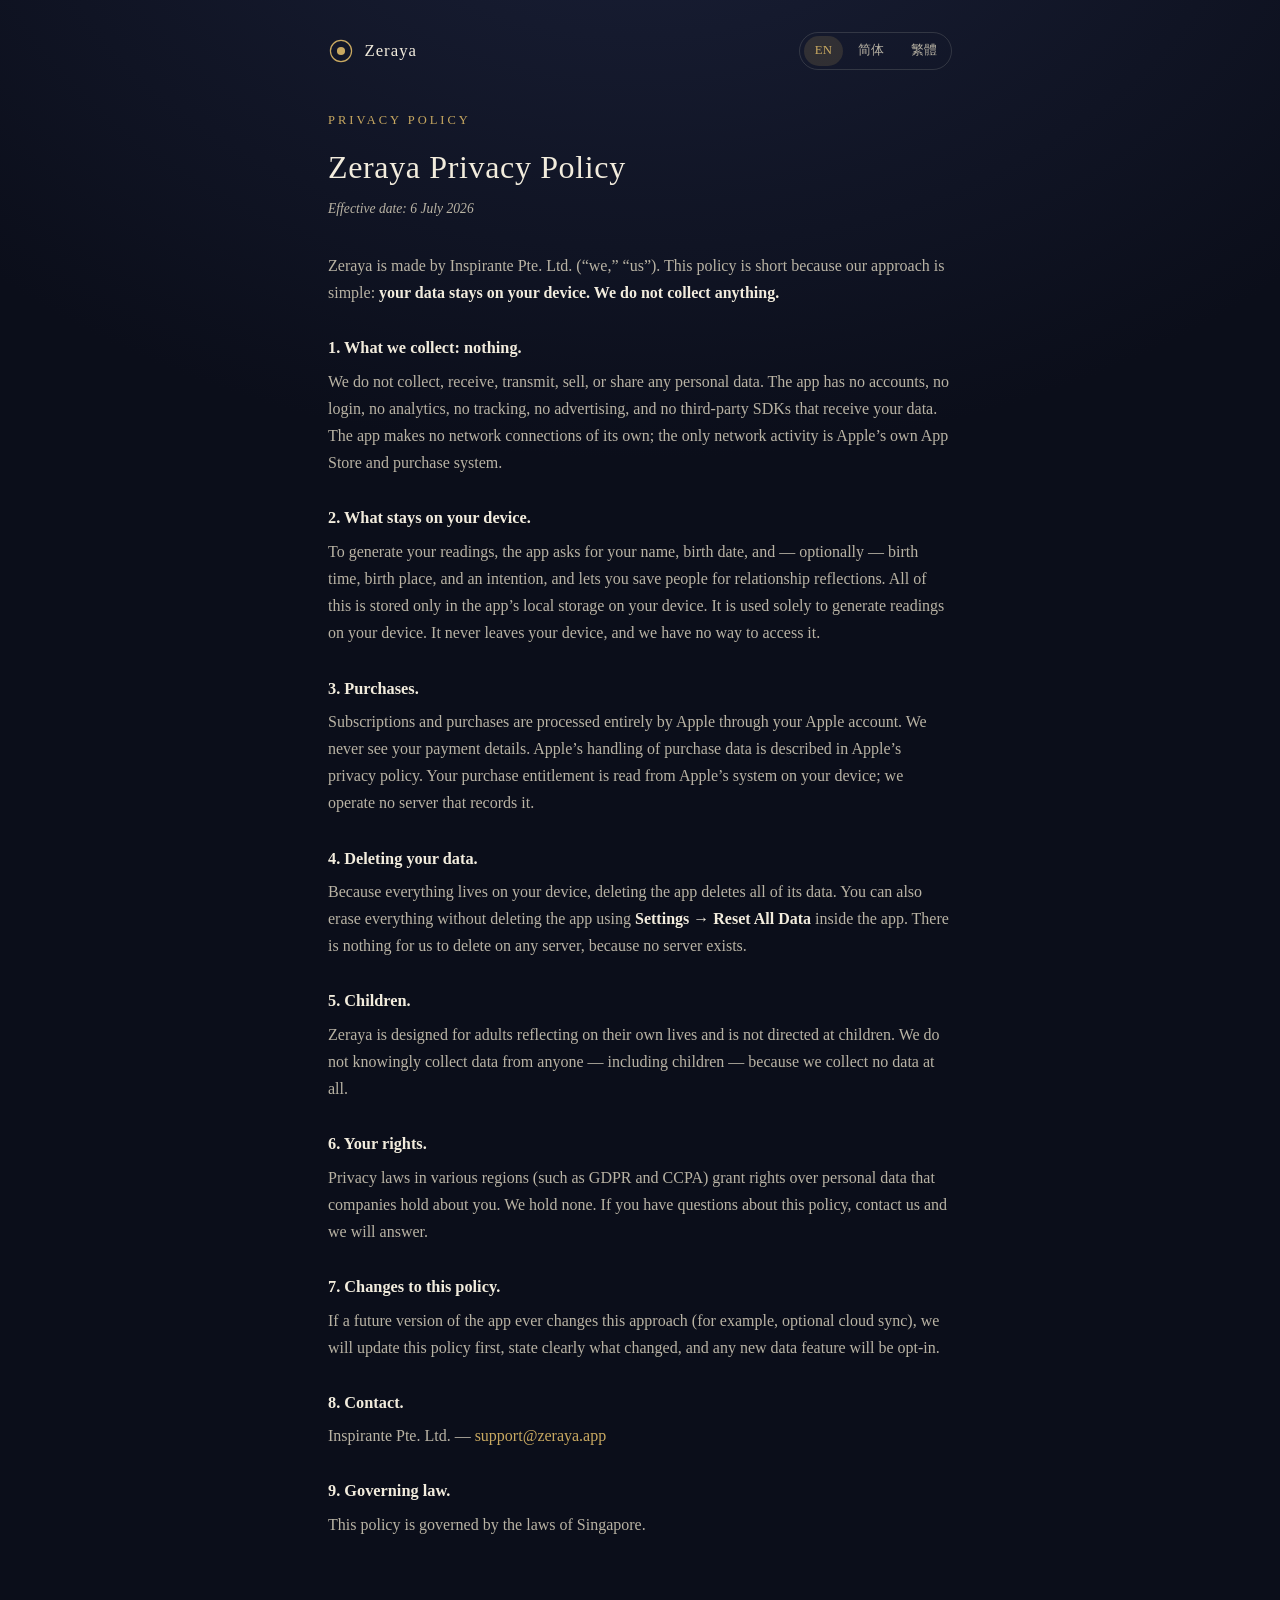
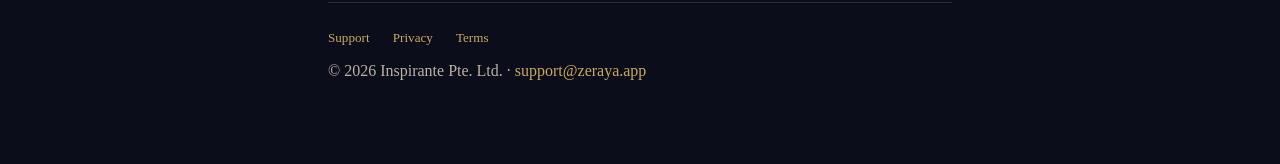
==== privacy/index.html @ 540e11f0 "Zeraya site: landing, privacy, terms, support (en / zh-Hans / zh-Hant) Co-Authored-By: Claude Fable " ====
<!DOCTYPE html>
<html lang="en">
<head>
<meta charset="utf-8">
<meta name="viewport" content="width=device-width, initial-scale=1">
<title>Privacy Policy — Zeraya</title>
<meta name="description" content="Zeraya privacy policy: your data stays on your device. We do not collect anything.">
<link rel="stylesheet" href="/assets/site.css">
<link rel="icon" href="data:image/svg+xml,%3Csvg xmlns='http://www.w3.org/2000/svg' viewBox='0 0 32 32'%3E%3Ccircle cx='16' cy='16' r='13' fill='none' stroke='%23c9a961' stroke-width='1.5'/%3E%3Ccircle cx='16' cy='16' r='5' fill='%23c9a961'/%3E%3C/svg%3E">
<script src="/assets/lang.js" defer></script>
</head>
<body>
<div class="wrap">

<header class="site">
  <a class="brand" href="/">
    <svg width="26" height="26" viewBox="0 0 32 32" aria-hidden="true">
      <circle cx="16" cy="16" r="13" fill="none" stroke="#c9a961" stroke-width="1.5"/>
      <circle cx="16" cy="16" r="5" fill="#c9a961"/>
    </svg>
    <span data-lang="en">Zeraya</span>
    <span data-lang="zh-Hans" hidden>星盘知己</span>
    <span data-lang="zh-Hant" hidden>星盤知己</span>
  </a>
  <nav class="lang-switch" aria-label="Language">
    <button type="button" data-set-lang="en" class="active">EN</button>
    <button type="button" data-set-lang="zh-Hans">简体</button>
    <button type="button" data-set-lang="zh-Hant">繁體</button>
  </nav>
</header>

<main>

<article data-lang="en">
  <p class="kicker">Privacy Policy</p>
  <h1>Zeraya Privacy Policy</h1>
  <p class="effective">Effective date: 6 July 2026</p>

  <p>Zeraya is made by Inspirante Pte. Ltd. (&ldquo;we,&rdquo; &ldquo;us&rdquo;). This policy is short because our approach is simple: <strong>your data stays on your device. We do not collect anything.</strong></p>

  <h3>1. What we collect: nothing.</h3>
  <p>We do not collect, receive, transmit, sell, or share any personal data. The app has no accounts, no login, no analytics, no tracking, no advertising, and no third-party SDKs that receive your data. The app makes no network connections of its own; the only network activity is Apple&rsquo;s own App Store and purchase system.</p>

  <h3>2. What stays on your device.</h3>
  <p>To generate your readings, the app asks for your name, birth date, and — optionally — birth time, birth place, and an intention, and lets you save people for relationship reflections. All of this is stored only in the app&rsquo;s local storage on your device. It is used solely to generate readings on your device. It never leaves your device, and we have no way to access it.</p>

  <h3>3. Purchases.</h3>
  <p>Subscriptions and purchases are processed entirely by Apple through your Apple account. We never see your payment details. Apple&rsquo;s handling of purchase data is described in Apple&rsquo;s privacy policy. Your purchase entitlement is read from Apple&rsquo;s system on your device; we operate no server that records it.</p>

  <h3>4. Deleting your data.</h3>
  <p>Because everything lives on your device, deleting the app deletes all of its data. You can also erase everything without deleting the app using <strong>Settings → Reset All Data</strong> inside the app. There is nothing for us to delete on any server, because no server exists.</p>

  <h3>5. Children.</h3>
  <p>Zeraya is designed for adults reflecting on their own lives and is not directed at children. We do not knowingly collect data from anyone — including children — because we collect no data at all.</p>

  <h3>6. Your rights.</h3>
  <p>Privacy laws in various regions (such as GDPR and CCPA) grant rights over personal data that companies hold about you. We hold none. If you have questions about this policy, contact us and we will answer.</p>

  <h3>7. Changes to this policy.</h3>
  <p>If a future version of the app ever changes this approach (for example, optional cloud sync), we will update this policy first, state clearly what changed, and any new data feature will be opt-in.</p>

  <h3>8. Contact.</h3>
  <p>Inspirante Pte. Ltd. — <a href="mailto:support@zeraya.app">support@zeraya.app</a></p>

  <h3>9. Governing law.</h3>
  <p>This policy is governed by the laws of Singapore.</p>
</article>

<article data-lang="zh-Hans" hidden>
  <p class="kicker">隐私政策</p>
  <h1>星盘知己（Zeraya）隐私政策</h1>
  <p class="effective">生效日期：2026年7月6日</p>

  <p>星盘知己（Zeraya）由 Inspirante Pte. Ltd.（下称&ldquo;我们&rdquo;）开发。本政策之所以简短，是因为我们的原则很简单：<strong>你的数据只属于你的设备。我们不收集任何信息。</strong></p>

  <h3>1. 我们收集什么：什么都不收集。</h3>
  <p>我们不收集、不接收、不传输、不出售、也不共享任何个人数据。应用没有账户、没有登录、没有分析统计、没有追踪、没有广告，也没有任何会接收你数据的第三方组件。应用自身不进行任何网络连接；唯一的网络活动来自 Apple 的 App Store 与购买系统。</p>

  <h3>2. 哪些内容保存在你的设备上。</h3>
  <p>为了生成你的解读，应用会请你填写姓名、出生日期，以及可选的出生时间、出生地点和一个意向，并允许你保存用于关系映照的人物信息。所有这些内容仅保存在你设备上的应用本地存储中，仅用于在你的设备上生成解读。它们不会离开你的设备，我们也没有任何途径访问它们。</p>

  <h3>3. 购买。</h3>
  <p>订阅与购买完全由 Apple 通过你的 Apple 账户处理。我们不会看到你的付款信息。Apple 对购买数据的处理方式见 Apple 的隐私政策。你的订阅权益由你设备上的 Apple 系统读取；我们没有任何服务器记录它。</p>

  <h3>4. 删除你的数据。</h3>
  <p>因为一切都保存在你的设备上，删除应用即删除其全部数据。你也可以在应用内通过 <strong>设置 → 重置全部数据</strong> 清除所有内容而无需删除应用。我们的服务器上没有任何可删除的内容——因为服务器并不存在。</p>

  <h3>5. 儿童。</h3>
  <p>星盘知己面向反思自身生活的成年人，并非为儿童设计。我们不会在知情的情况下收集任何人的数据——包括儿童——因为我们根本不收集数据。</p>

  <h3>6. 你的权利。</h3>
  <p>各地区的隐私法律（如 GDPR、CCPA）赋予你对企业所持个人数据的权利。我们不持有任何此类数据。如你对本政策有疑问，欢迎联系我们。</p>

  <h3>7. 政策变更。</h3>
  <p>如果未来版本改变这一做法（例如可选的云端同步），我们会先更新本政策，清楚说明变化内容，并且任何新的数据功能都将由你主动选择开启。</p>

  <h3>8. 联系方式。</h3>
  <p>Inspirante Pte. Ltd. — <a href="mailto:support@zeraya.app">support@zeraya.app</a></p>

  <h3>9. 适用法律。</h3>
  <p>本政策受新加坡法律管辖。</p>
</article>

<article data-lang="zh-Hant" hidden>
  <p class="kicker">隱私政策</p>
  <h1>星盤知己（Zeraya）隱私政策</h1>
  <p class="effective">生效日期：2026年7月6日</p>

  <p>星盤知己（Zeraya）由 Inspirante Pte. Ltd.（下稱「我們」）開發。本政策之所以簡短，是因為我們的原則很簡單：<strong>你的資料只屬於你的裝置。我們不收集任何資訊。</strong></p>

  <h3>1. 我們收集什麼：什麼都不收集。</h3>
  <p>我們不收集、不接收、不傳輸、不出售、也不分享任何個人資料。應用程式沒有帳號、沒有登入、沒有分析統計、沒有追蹤、沒有廣告，也沒有任何會接收你資料的第三方元件。應用程式本身不進行任何網路連線；唯一的網路活動來自 Apple 的 App Store 與購買系統。</p>

  <h3>2. 哪些內容保存在你的裝置上。</h3>
  <p>為了生成你的解讀，應用程式會請你填寫姓名、出生日期，以及可選的出生時間、出生地點和一個意向，並允許你儲存用於關係映照的人物資訊。所有這些內容僅保存在你裝置上的應用程式本機儲存中，僅用於在你的裝置上生成解讀。它們不會離開你的裝置，我們也沒有任何途徑存取它們。</p>

  <h3>3. 購買。</h3>
  <p>訂閱與購買完全由 Apple 透過你的 Apple 帳號處理。我們不會看到你的付款資訊。Apple 對購買資料的處理方式見 Apple 的隱私政策。你的訂閱權益由你裝置上的 Apple 系統讀取；我們沒有任何伺服器記錄它。</p>

  <h3>4. 刪除你的資料。</h3>
  <p>因為一切都保存在你的裝置上，刪除應用程式即刪除其全部資料。你也可以在應用程式內透過 <strong>設定 → 重置全部資料</strong> 清除所有內容而無需刪除應用程式。我們的伺服器上沒有任何可刪除的內容——因為伺服器並不存在。</p>

  <h3>5. 兒童。</h3>
  <p>星盤知己面向反思自身生活的成年人，並非為兒童設計。我們不會在知情的情況下收集任何人的資料——包括兒童——因為我們根本不收集資料。</p>

  <h3>6. 你的權利。</h3>
  <p>各地區的隱私法律（如 GDPR、CCPA）賦予你對企業所持個人資料的權利。我們不持有任何此類資料。如你對本政策有疑問，歡迎聯絡我們。</p>

  <h3>7. 政策變更。</h3>
  <p>如果未來版本改變這一做法（例如可選的雲端同步），我們會先更新本政策，清楚說明變更內容，並且任何新的資料功能都將由你主動選擇開啟。</p>

  <h3>8. 聯絡方式。</h3>
  <p>Inspirante Pte. Ltd. — <a href="mailto:support@zeraya.app">support@zeraya.app</a></p>

  <h3>9. 準據法。</h3>
  <p>本政策受新加坡法律管轄。</p>
</article>

</main>

<footer class="site">
  <nav>
    <a href="/support/"><span data-lang="en">Support</span><span data-lang="zh-Hans" hidden>支持</span><span data-lang="zh-Hant" hidden>支援</span></a>
    <a href="/privacy/"><span data-lang="en">Privacy</span><span data-lang="zh-Hans" hidden>隐私政策</span><span data-lang="zh-Hant" hidden>隱私政策</span></a>
    <a href="/terms/"><span data-lang="en">Terms</span><span data-lang="zh-Hans" hidden>使用条款</span><span data-lang="zh-Hant" hidden>使用條款</span></a>
  </nav>
  <p>© 2026 Inspirante Pte. Ltd. · <a href="mailto:support@zeraya.app">support@zeraya.app</a></p>
</footer>

</div>
</body>
</html>
---- assets/site.css ----
/* Zeraya site — midnight / ivory / gold, no external resources. */
:root {
  --midnight: #0b0e1a;
  --ink: #131727;
  --ivory: #f2ecdd;
  --ivory-dim: #b9b3a4;
  --gold: #c9a961;
  --gold-dim: #9a8452;
  --hairline: rgba(242, 236, 221, 0.14);
}

* { box-sizing: border-box; }

html { -webkit-text-size-adjust: 100%; }

body {
  margin: 0;
  background: var(--midnight);
  background-image: radial-gradient(ellipse 120% 60% at 50% -10%, #1a2038 0%, var(--midnight) 60%);
  color: var(--ivory);
  font-family: Georgia, "Times New Roman", "Songti SC", "Songti TC", "Noto Serif CJK SC", serif;
  line-height: 1.7;
  min-height: 100vh;
}

.wrap {
  max-width: 42rem;
  margin: 0 auto;
  padding: 2rem 1.5rem 4rem;
}

header.site {
  display: flex;
  align-items: center;
  justify-content: space-between;
  gap: 1rem;
  padding-bottom: 2.5rem;
}

.brand {
  display: flex;
  align-items: center;
  gap: 0.65rem;
  color: var(--ivory);
  text-decoration: none;
  font-size: 1.05rem;
  letter-spacing: 0.06em;
}

.brand svg { display: block; }

.lang-switch {
  display: flex;
  gap: 0.25rem;
  border: 1px solid var(--hairline);
  border-radius: 999px;
  padding: 0.2rem;
}

.lang-switch button {
  appearance: none;
  border: 0;
  background: transparent;
  color: var(--ivory-dim);
  font: inherit;
  font-size: 0.8rem;
  padding: 0.25rem 0.7rem;
  border-radius: 999px;
  cursor: pointer;
}

.lang-switch button.active {
  background: rgba(201, 169, 97, 0.16);
  color: var(--gold);
}

h1 {
  font-size: 2rem;
  font-weight: 500;
  letter-spacing: 0.02em;
  line-height: 1.3;
  margin: 0 0 0.5rem;
}

h2 {
  font-size: 1.3rem;
  font-weight: 500;
  margin: 2.5rem 0 0.75rem;
}

h3 {
  font-size: 1.02rem;
  font-weight: 600;
  margin: 1.75rem 0 0.35rem;
  color: var(--ivory);
}

p, li { color: var(--ivory-dim); font-size: 1rem; margin: 0.5rem 0 1rem; }
h3 + p { margin-top: 0.25rem; }
strong { color: var(--ivory); font-weight: 600; }

a { color: var(--gold); text-decoration: none; }
a:hover { text-decoration: underline; }

.kicker {
  color: var(--gold);
  font-size: 0.78rem;
  letter-spacing: 0.24em;
  text-transform: uppercase;
  margin: 0 0 1rem;
}

.effective {
  color: var(--ivory-dim);
  font-size: 0.85rem;
  font-style: italic;
  margin-bottom: 2rem;
}

.hero {
  text-align: center;
  padding: 3rem 0 2rem;
}

.hero .mark { margin: 0 auto 2rem; width: 140px; height: 140px; }

.hero h1 { font-size: 2.4rem; }

.hero .tagline {
  max-width: 30rem;
  margin: 1rem auto;
  font-size: 1.05rem;
}

.hero .coming {
  display: inline-block;
  margin-top: 1.5rem;
  padding: 0.55rem 1.4rem;
  border: 1px solid var(--gold-dim);
  border-radius: 999px;
  color: var(--gold);
  font-size: 0.9rem;
  letter-spacing: 0.08em;
}

.pillars {
  display: flex;
  flex-wrap: wrap;
  justify-content: center;
  gap: 0.6rem;
  margin-top: 2.5rem;
  padding: 0;
  list-style: none;
}

.pillars li {
  border: 1px solid var(--hairline);
  border-radius: 999px;
  padding: 0.35rem 0.9rem;
  font-size: 0.82rem;
  color: var(--ivory-dim);
  margin: 0;
}

footer.site {
  margin-top: 4rem;
  padding-top: 1.5rem;
  border-top: 1px solid var(--hairline);
  font-size: 0.82rem;
  color: var(--ivory-dim);
}

footer.site nav { margin-bottom: 0.5rem; }
footer.site nav a { margin-right: 1.25rem; }

[hidden] { display: none !important; }

@media (max-width: 480px) {
  h1 { font-size: 1.6rem; }
  .hero h1 { font-size: 1.9rem; }
  .wrap { padding: 1.25rem 1.1rem 3rem; }
}
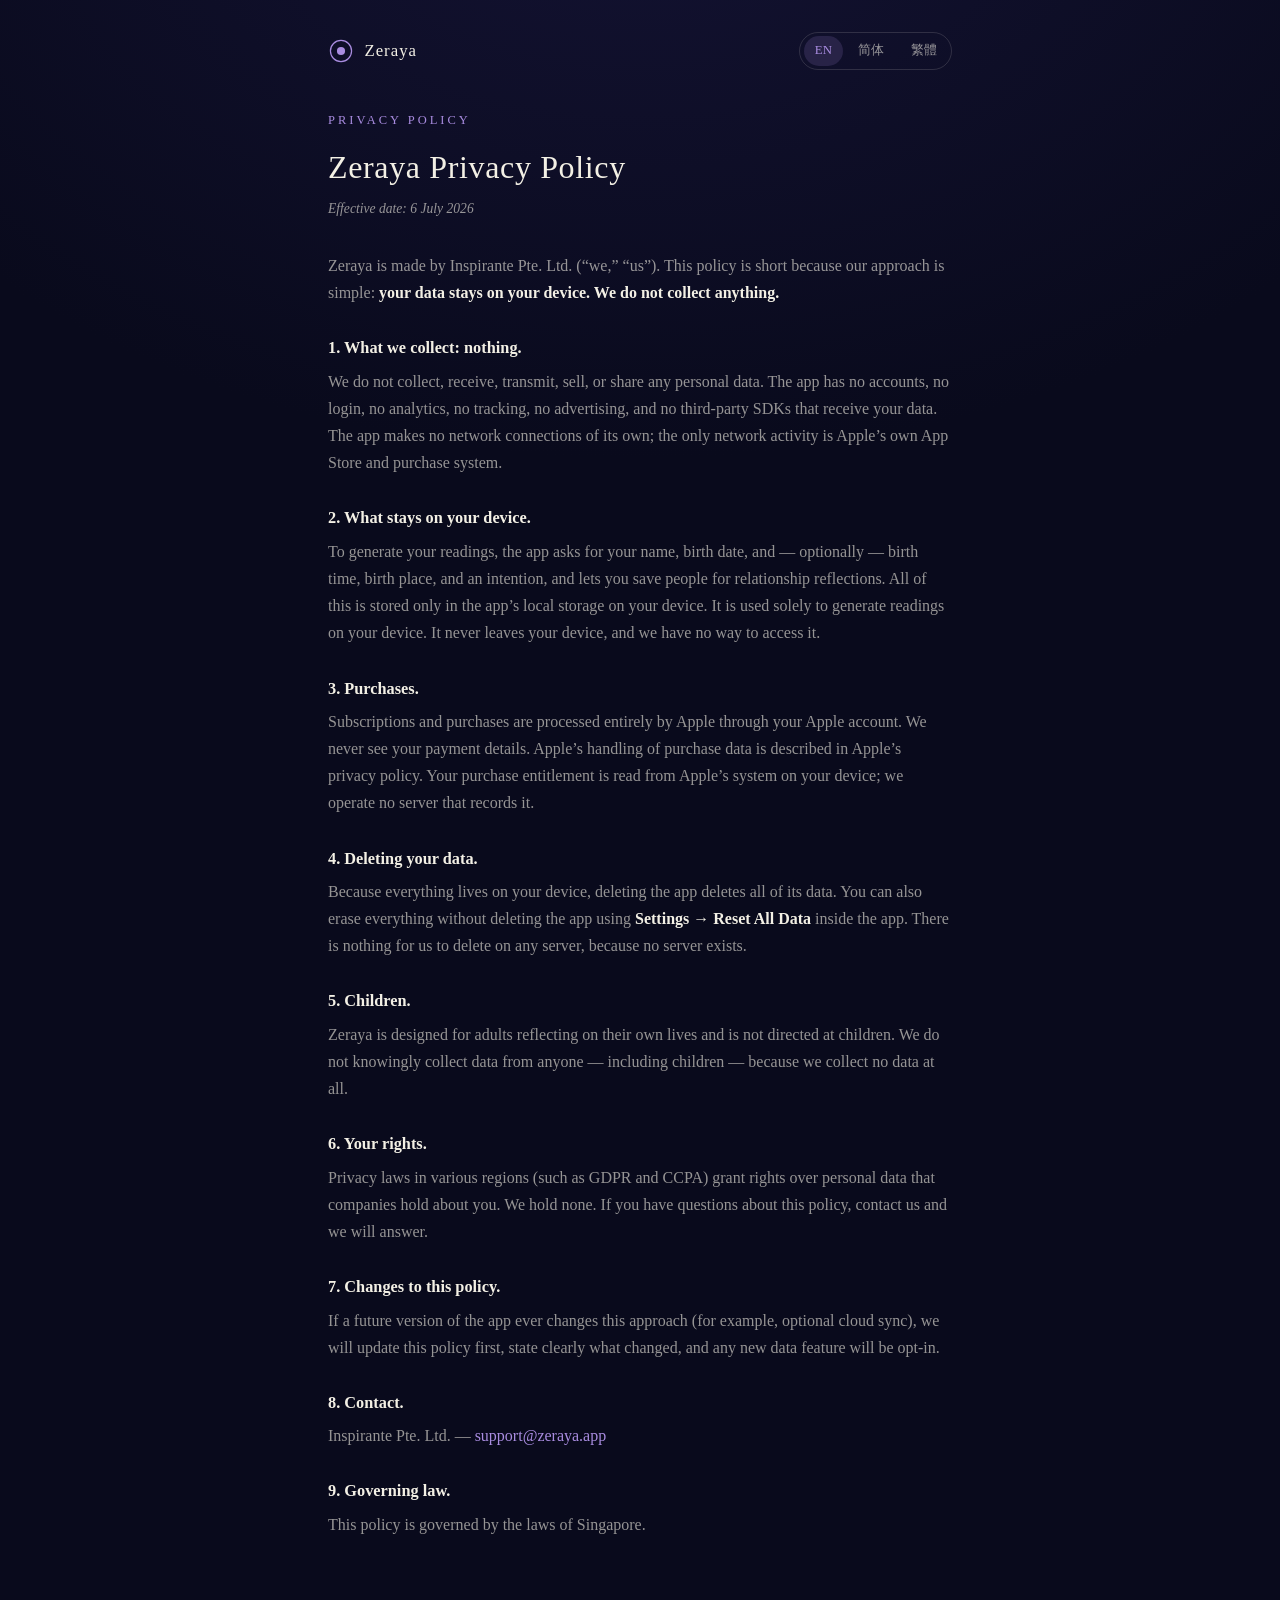
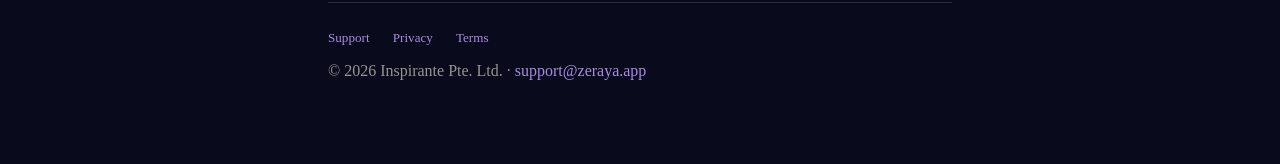
==== commit d3c3c3f4: "Amethyst brand refresh: tokens, marks, favicons, localized screenshot strip Aligns the site to the a" ====
--- a/privacy/index.html
+++ b/privacy/index.html
@@ -6,7 +6,7 @@
 <title>Privacy Policy — Zeraya</title>
 <meta name="description" content="Zeraya privacy policy: your data stays on your device. We do not collect anything.">
 <link rel="stylesheet" href="/assets/site.css">
-<link rel="icon" href="data:image/svg+xml,%3Csvg xmlns='http://www.w3.org/2000/svg' viewBox='0 0 32 32'%3E%3Ccircle cx='16' cy='16' r='13' fill='none' stroke='%23c9a961' stroke-width='1.5'/%3E%3Ccircle cx='16' cy='16' r='5' fill='%23c9a961'/%3E%3C/svg%3E">
+<link rel="icon" href="data:image/svg+xml,%3Csvg xmlns='http://www.w3.org/2000/svg' viewBox='0 0 32 32'%3E%3Ccircle cx='16' cy='16' r='13' fill='none' stroke='%23A98CE0' stroke-width='1.5'/%3E%3Ccircle cx='16' cy='16' r='5' fill='%23A98CE0'/%3E%3C/svg%3E">
 <script src="/assets/lang.js" defer></script>
 </head>
 <body>
@@ -15,8 +15,8 @@
 <header class="site">
   <a class="brand" href="/">
     <svg width="26" height="26" viewBox="0 0 32 32" aria-hidden="true">
-      <circle cx="16" cy="16" r="13" fill="none" stroke="#c9a961" stroke-width="1.5"/>
-      <circle cx="16" cy="16" r="5" fill="#c9a961"/>
+      <circle cx="16" cy="16" r="13" fill="none" stroke="#A98CE0" stroke-width="1.5"/>
+      <circle cx="16" cy="16" r="5" fill="#A98CE0"/>
     </svg>
     <span data-lang="en">Zeraya</span>
     <span data-lang="zh-Hans" hidden>星盘知己</span>
--- a/assets/site.css
+++ b/assets/site.css
@@ -1,12 +1,16 @@
-/* Zeraya site — midnight / ivory / gold, no external resources. */
+/* Zeraya site — midnight / ivory / amethyst, no external resources.
+   Tokens mirror the app's Theme.swift: brand #A98CE0 (luminous amethyst),
+   violet partner #4F3E8A, midnight #090A1C, ivory #F3F0E5. Gold is retired
+   from the brand (it survives in-app only as atmospheric ember). */
 :root {
-  --midnight: #0b0e1a;
+  --midnight: #090A1C;
   --ink: #131727;
-  --ivory: #f2ecdd;
-  --ivory-dim: #b9b3a4;
-  --gold: #c9a961;
-  --gold-dim: #9a8452;
-  --hairline: rgba(242, 236, 221, 0.14);
+  --ivory: #F3F0E5;
+  --ivory-dim: rgba(243, 240, 229, 0.60);
+  --brand: #A98CE0;
+  --brand-dim: rgba(169, 140, 224, 0.55);
+  --violet: #4F3E8A;
+  --hairline: rgba(243, 240, 229, 0.14);
 }
 
 * { box-sizing: border-box; }
@@ -16,7 +20,7 @@
 body {
   margin: 0;
   background: var(--midnight);
-  background-image: radial-gradient(ellipse 120% 60% at 50% -10%, #1a2038 0%, var(--midnight) 60%);
+  background-image: radial-gradient(ellipse 120% 60% at 50% -10%, #141334 0%, var(--midnight) 60%);
   color: var(--ivory);
   font-family: Georgia, "Times New Roman", "Songti SC", "Songti TC", "Noto Serif CJK SC", serif;
   line-height: 1.7;
@@ -70,8 +74,8 @@
 }
 
 .lang-switch button.active {
-  background: rgba(201, 169, 97, 0.16);
-  color: var(--gold);
+  background: rgba(169, 140, 224, 0.16);
+  color: var(--brand);
 }
 
 h1 {
@@ -99,11 +103,11 @@
 h3 + p { margin-top: 0.25rem; }
 strong { color: var(--ivory); font-weight: 600; }
 
-a { color: var(--gold); text-decoration: none; }
+a { color: var(--brand); text-decoration: none; }
 a:hover { text-decoration: underline; }
 
 .kicker {
-  color: var(--gold);
+  color: var(--brand);
   font-size: 0.78rem;
   letter-spacing: 0.24em;
   text-transform: uppercase;
@@ -136,9 +140,9 @@
   display: inline-block;
   margin-top: 1.5rem;
   padding: 0.55rem 1.4rem;
-  border: 1px solid var(--gold-dim);
-  border-radius: 999px;
-  color: var(--gold);
+  border: 1px solid var(--brand-dim);
+  border-radius: 999px;
+  color: var(--brand);
   font-size: 0.9rem;
   letter-spacing: 0.08em;
 }
@@ -162,6 +166,34 @@
   margin: 0;
 }
 
+.screens {
+  display: flex;
+  justify-content: flex-start;
+  gap: 1rem;
+  margin: 3rem auto 0;
+  padding: 0 0 0.75rem;
+  list-style: none;
+  overflow-x: auto;
+  -webkit-overflow-scrolling: touch;
+  scrollbar-width: none;
+}
+
+.screens::-webkit-scrollbar { display: none; }
+
+.screens li { margin: 0; flex: 0 0 auto; }
+
+.screens img {
+  display: block;
+  width: min(58vw, 300px);
+  height: auto;
+  border-radius: 1.4rem;
+  border: 1px solid var(--hairline);
+}
+
+@media (min-width: 720px) {
+  .screens { justify-content: center; overflow-x: visible; }
+}
+
 footer.site {
   margin-top: 4rem;
   padding-top: 1.5rem;
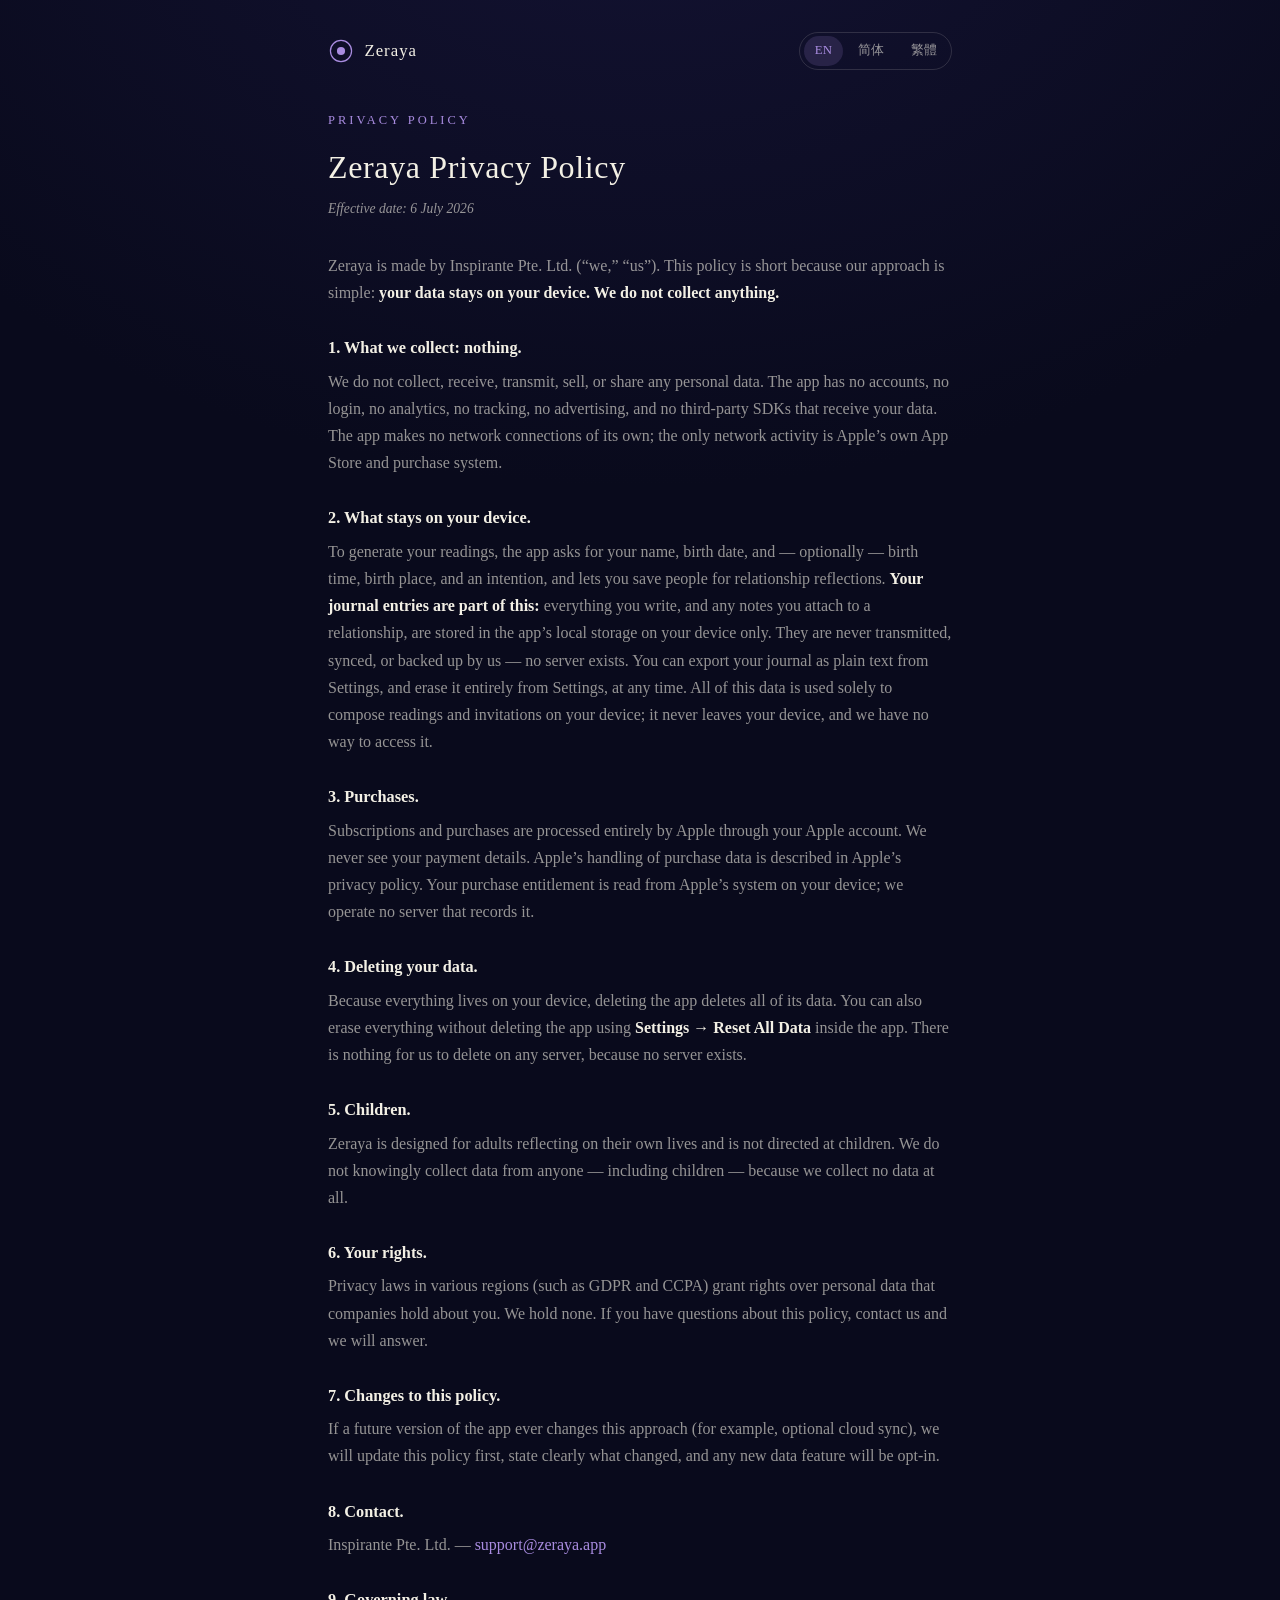
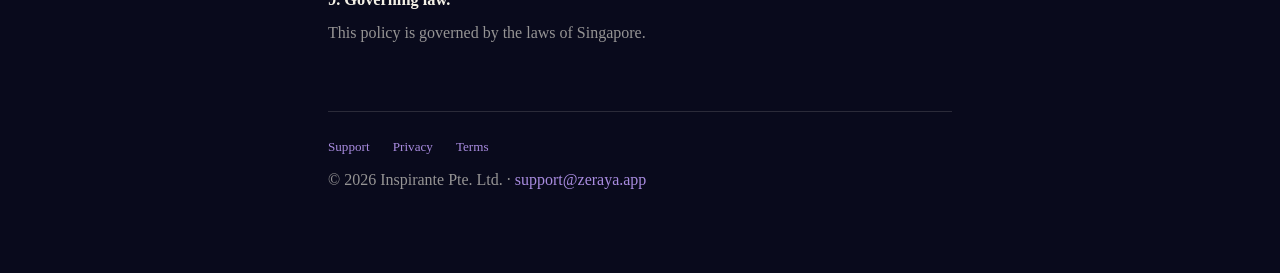
==== commit a1d06bfd: "site: journal-first repositioning — brand, privacy, support Landing: 'Zeraya — Reflective Journal' t" ====
--- a/privacy/index.html
+++ b/privacy/index.html
@@ -19,8 +19,8 @@
       <circle cx="16" cy="16" r="5" fill="#A98CE0"/>
     </svg>
     <span data-lang="en">Zeraya</span>
-    <span data-lang="zh-Hans" hidden>星盘知己</span>
-    <span data-lang="zh-Hant" hidden>星盤知己</span>
+    <span data-lang="zh-Hans" hidden>Zeraya</span>
+    <span data-lang="zh-Hant" hidden>Zeraya</span>
   </a>
   <nav class="lang-switch" aria-label="Language">
     <button type="button" data-set-lang="en" class="active">EN</button>
@@ -42,7 +42,7 @@
   <p>We do not collect, receive, transmit, sell, or share any personal data. The app has no accounts, no login, no analytics, no tracking, no advertising, and no third-party SDKs that receive your data. The app makes no network connections of its own; the only network activity is Apple&rsquo;s own App Store and purchase system.</p>
 
   <h3>2. What stays on your device.</h3>
-  <p>To generate your readings, the app asks for your name, birth date, and — optionally — birth time, birth place, and an intention, and lets you save people for relationship reflections. All of this is stored only in the app&rsquo;s local storage on your device. It is used solely to generate readings on your device. It never leaves your device, and we have no way to access it.</p>
+  <p>To generate your readings, the app asks for your name, birth date, and — optionally — birth time, birth place, and an intention, and lets you save people for relationship reflections. <strong>Your journal entries are part of this:</strong> everything you write, and any notes you attach to a relationship, are stored in the app&rsquo;s local storage on your device only. They are never transmitted, synced, or backed up by us — no server exists. You can export your journal as plain text from Settings, and erase it entirely from Settings, at any time. All of this data is used solely to compose readings and invitations on your device; it never leaves your device, and we have no way to access it.</p>
 
   <h3>3. Purchases.</h3>
   <p>Subscriptions and purchases are processed entirely by Apple through your Apple account. We never see your payment details. Apple&rsquo;s handling of purchase data is described in Apple&rsquo;s privacy policy. Your purchase entitlement is read from Apple&rsquo;s system on your device; we operate no server that records it.</p>
@@ -68,16 +68,16 @@
 
 <article data-lang="zh-Hans" hidden>
   <p class="kicker">隐私政策</p>
-  <h1>星盘知己（Zeraya）隐私政策</h1>
+  <h1>Zeraya隐私政策</h1>
   <p class="effective">生效日期：2026年7月6日</p>
 
-  <p>星盘知己（Zeraya）由 Inspirante Pte. Ltd.（下称&ldquo;我们&rdquo;）开发。本政策之所以简短，是因为我们的原则很简单：<strong>你的数据只属于你的设备。我们不收集任何信息。</strong></p>
+  <p>Zeraya 由 Inspirante Pte. Ltd.（下称&ldquo;我们&rdquo;）开发。本政策之所以简短，是因为我们的原则很简单：<strong>你的数据只属于你的设备。我们不收集任何信息。</strong></p>
 
   <h3>1. 我们收集什么：什么都不收集。</h3>
   <p>我们不收集、不接收、不传输、不出售、也不共享任何个人数据。应用没有账户、没有登录、没有分析统计、没有追踪、没有广告，也没有任何会接收你数据的第三方组件。应用自身不进行任何网络连接；唯一的网络活动来自 Apple 的 App Store 与购买系统。</p>
 
   <h3>2. 哪些内容保存在你的设备上。</h3>
-  <p>为了生成你的解读，应用会请你填写姓名、出生日期，以及可选的出生时间、出生地点和一个意向，并允许你保存用于关系映照的人物信息。所有这些内容仅保存在你设备上的应用本地存储中，仅用于在你的设备上生成解读。它们不会离开你的设备，我们也没有任何途径访问它们。</p>
+  <p>为了生成你的解读，应用会请你填写姓名、出生日期，以及可选的出生时间、出生地点和一个意向，并允许你保存用于关系映照的人物信息。<strong>你的手记记录也在其中：</strong>你写下的每一则记录，以及你为某段关系附加的笔记，都只保存在你设备上的应用本地存储中。它们永远不会被传输、同步，也不会由我们备份——服务器并不存在。你可以随时在设置中把手记导出为纯文本，也可以随时整体删除。这些数据仅用于在你的设备上生成解读与邀约；它们不会离开你的设备，我们也没有任何途径访问它们。</p>
 
   <h3>3. 购买。</h3>
   <p>订阅与购买完全由 Apple 通过你的 Apple 账户处理。我们不会看到你的付款信息。Apple 对购买数据的处理方式见 Apple 的隐私政策。你的订阅权益由你设备上的 Apple 系统读取；我们没有任何服务器记录它。</p>
@@ -86,7 +86,7 @@
   <p>因为一切都保存在你的设备上，删除应用即删除其全部数据。你也可以在应用内通过 <strong>设置 → 重置全部数据</strong> 清除所有内容而无需删除应用。我们的服务器上没有任何可删除的内容——因为服务器并不存在。</p>
 
   <h3>5. 儿童。</h3>
-  <p>星盘知己面向反思自身生活的成年人，并非为儿童设计。我们不会在知情的情况下收集任何人的数据——包括儿童——因为我们根本不收集数据。</p>
+  <p>Zeraya面向反思自身生活的成年人，并非为儿童设计。我们不会在知情的情况下收集任何人的数据——包括儿童——因为我们根本不收集数据。</p>
 
   <h3>6. 你的权利。</h3>
   <p>各地区的隐私法律（如 GDPR、CCPA）赋予你对企业所持个人数据的权利。我们不持有任何此类数据。如你对本政策有疑问，欢迎联系我们。</p>
@@ -103,10 +103,10 @@
 
 <article data-lang="zh-Hant" hidden>
   <p class="kicker">隱私政策</p>
-  <h1>星盤知己（Zeraya）隱私政策</h1>
+  <h1>Zeraya隱私政策</h1>
   <p class="effective">生效日期：2026年7月6日</p>
 
-  <p>星盤知己（Zeraya）由 Inspirante Pte. Ltd.（下稱「我們」）開發。本政策之所以簡短，是因為我們的原則很簡單：<strong>你的資料只屬於你的裝置。我們不收集任何資訊。</strong></p>
+  <p>Zeraya由 Inspirante Pte. Ltd.（下稱「我們」）開發。本政策之所以簡短，是因為我們的原則很簡單：<strong>你的資料只屬於你的裝置。我們不收集任何資訊。</strong></p>
 
   <h3>1. 我們收集什麼：什麼都不收集。</h3>
   <p>我們不收集、不接收、不傳輸、不出售、也不分享任何個人資料。應用程式沒有帳號、沒有登入、沒有分析統計、沒有追蹤、沒有廣告，也沒有任何會接收你資料的第三方元件。應用程式本身不進行任何網路連線；唯一的網路活動來自 Apple 的 App Store 與購買系統。</p>
@@ -121,7 +121,7 @@
   <p>因為一切都保存在你的裝置上，刪除應用程式即刪除其全部資料。你也可以在應用程式內透過 <strong>設定 → 重置全部資料</strong> 清除所有內容而無需刪除應用程式。我們的伺服器上沒有任何可刪除的內容——因為伺服器並不存在。</p>
 
   <h3>5. 兒童。</h3>
-  <p>星盤知己面向反思自身生活的成年人，並非為兒童設計。我們不會在知情的情況下收集任何人的資料——包括兒童——因為我們根本不收集資料。</p>
+  <p>Zeraya面向反思自身生活的成年人，並非為兒童設計。我們不會在知情的情況下收集任何人的資料——包括兒童——因為我們根本不收集資料。</p>
 
   <h3>6. 你的權利。</h3>
   <p>各地區的隱私法律（如 GDPR、CCPA）賦予你對企業所持個人資料的權利。我們不持有任何此類資料。如你對本政策有疑問，歡迎聯絡我們。</p>
